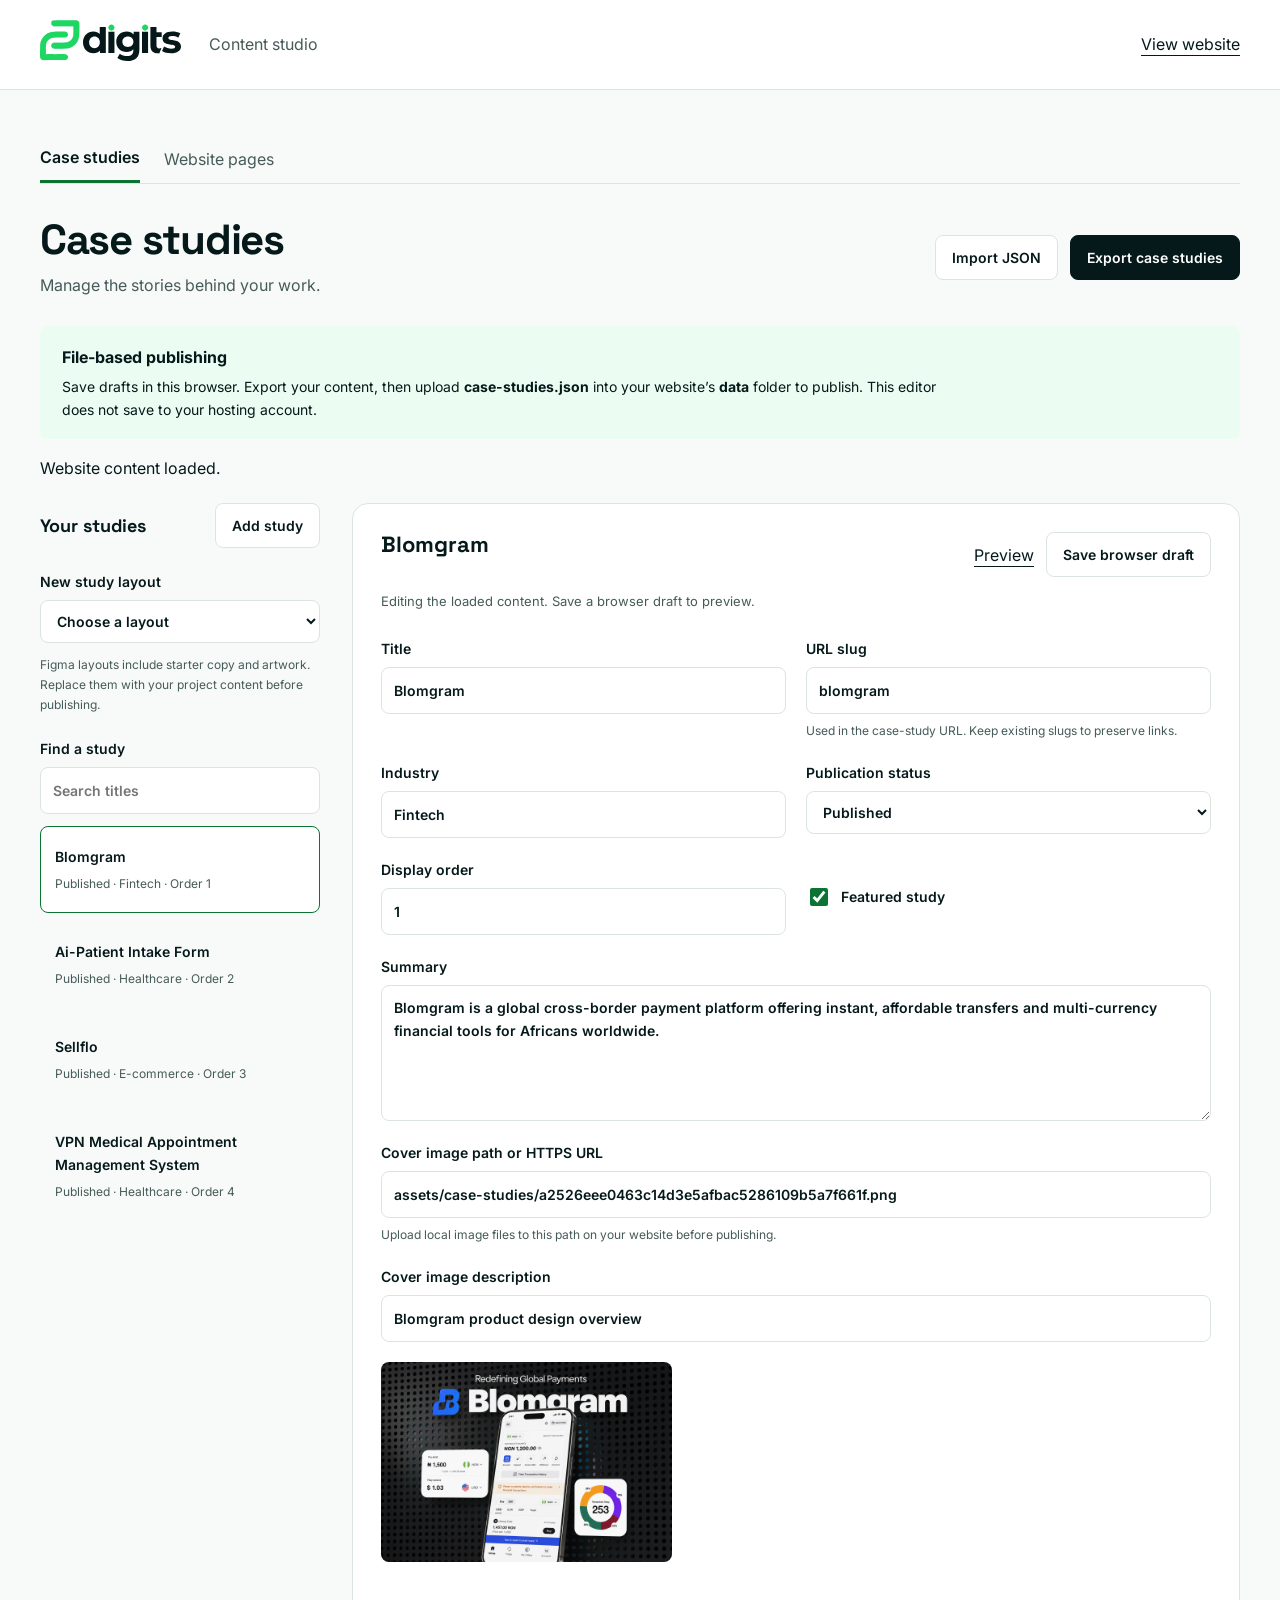
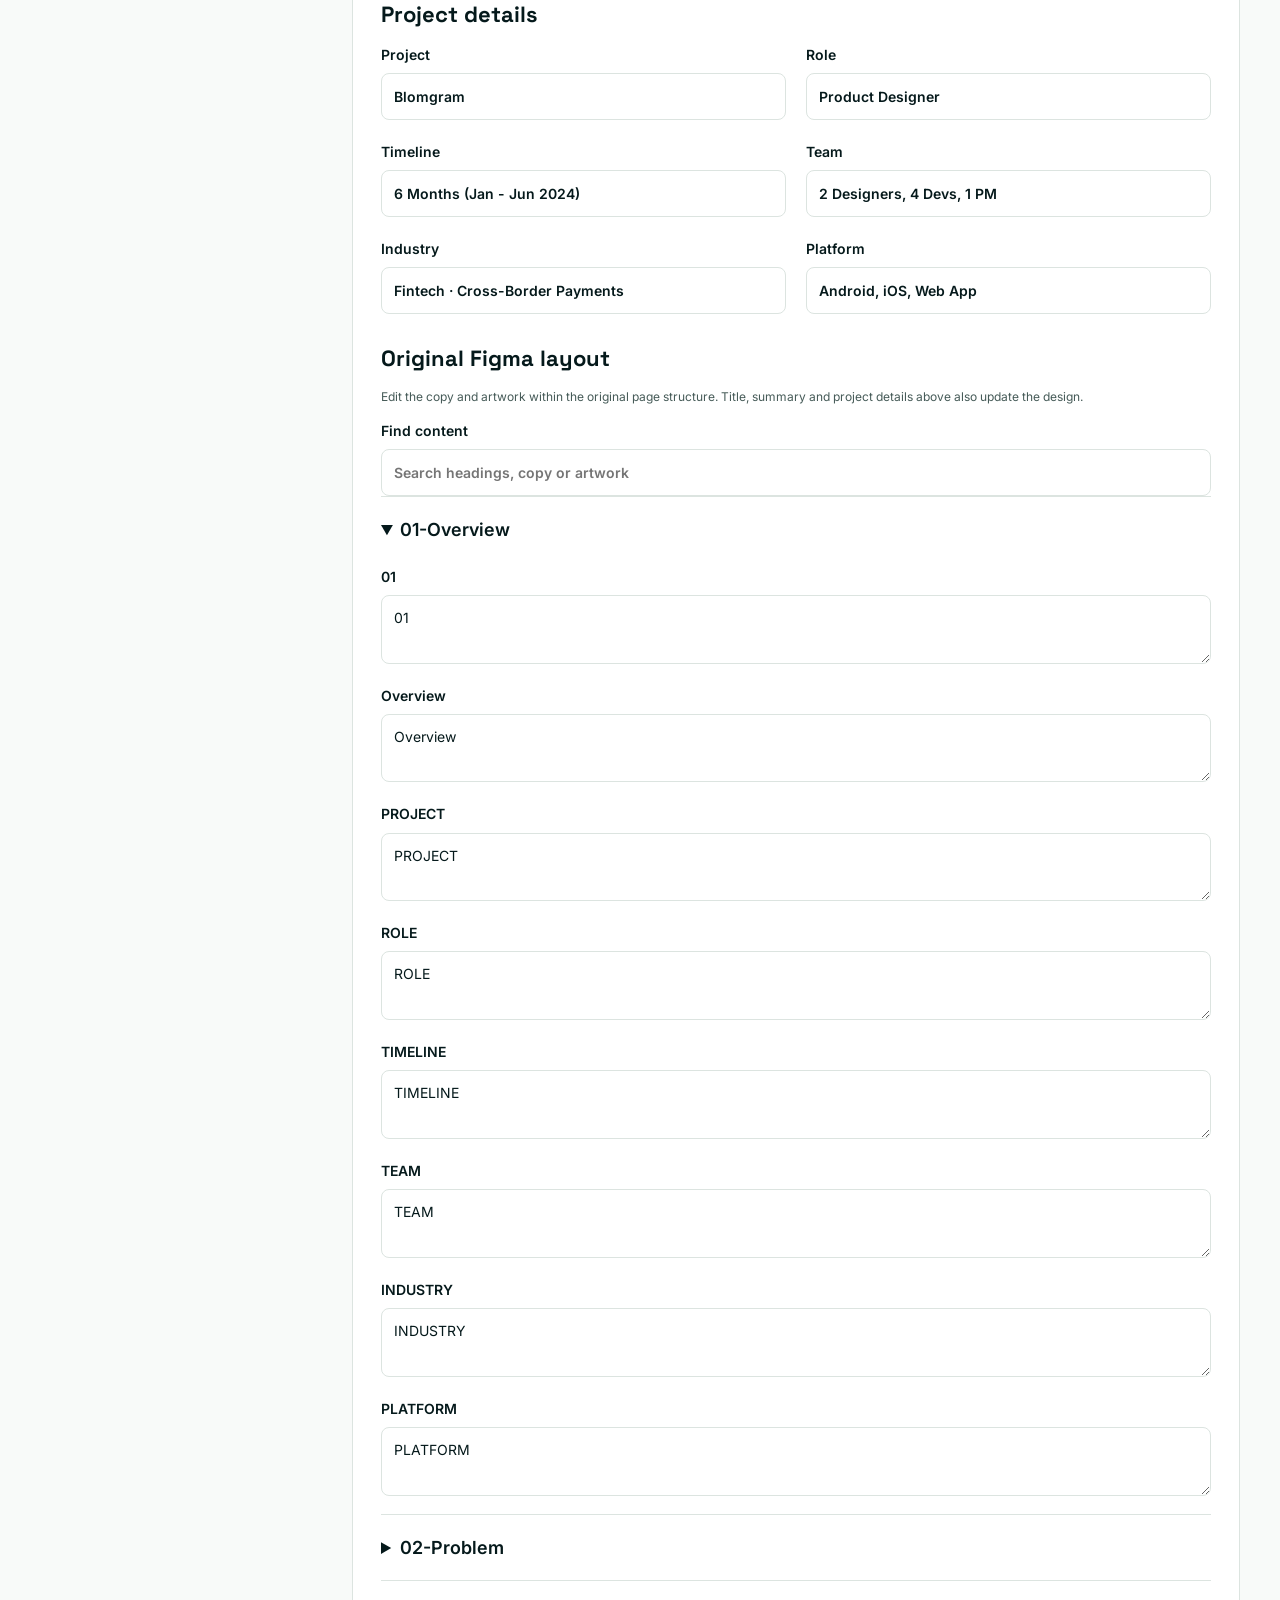
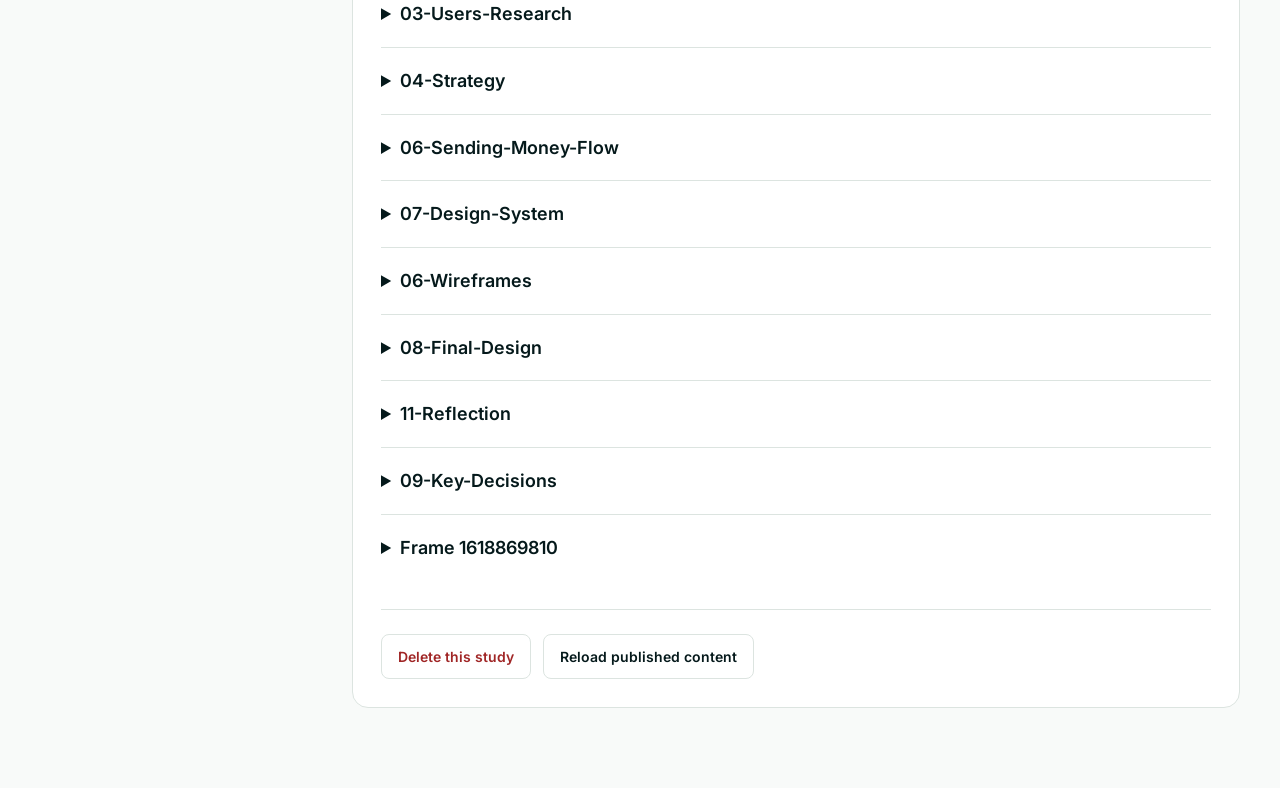
==== admin/index.html @ 3fe33c88 "Publish deployable Two Digitals website" ====
<!doctype html>
<html lang="en"><head><meta charset="utf-8"><meta name="viewport" content="width=device-width,initial-scale=1"><meta name="robots" content="noindex,nofollow"><title>Content Studio — Two Digitals</title><link rel="stylesheet" href="../case-studies.css"><link rel="stylesheet" href="admin.css"><script src="../case-studies-store.js" defer></script><script src="../case-media.js" defer></script><script src="admin.js" defer></script></head><body>
<!-- THESIS: A working content desk for case studies. OWN-WORLD: Existing Two Digitals green, white surfaces, Inter controls and Space Grotesk headings. STORY: Select a study, edit its story, save a browser draft and export the publication file. FIRST VIEWPORT: Compact toolbar, study list at left, clearly labelled editor at right. FORM: Code-led extension of the existing visual system. -->
<a class="skip" href="#editor">Skip to editor</a><header class="admin-bar"><a href="../index.html"><img src="../assets/f1a41cef-80e0-47cd-9f32-ef1ed44f1dd8.svg" width="141" height="41" alt="Two Digitals"></a><span>Content studio</span><a href="../case-studies.html">View website</a></header>
<main class="workspace"><nav class="cms-tabs" aria-label="Content types"><a href="index.html" aria-current="page">Case studies</a><a href="pages.html">Website pages</a></nav><div class="workspace-heading"><div><h1>Case studies</h1><p>Manage the stories behind your work.</p></div><div class="actions"><label class="file-button">Import JSON<input id="import" type="file" accept=".json,application/json"></label><button id="export" class="primary" disabled>Export case studies</button></div></div>
<div class="publication-note"><strong>File-based publishing</strong><p>Save drafts in this browser. Export your content, then upload <b>case-studies.json</b> into your website’s <b>data</b> folder to publish. This editor does not save to your hosting account.</p></div>
<p id="message" role="status" aria-live="polite">Loading content…</p><div class="editor-layout"><aside aria-label="Case studies"><div class="list-heading"><h2>Your studies</h2><button id="add" disabled>Add study</button></div><label>New study layout<select id="new-study-template"><option value="">Choose a layout</option><option value="blomgram">Blomgram layout</option><option value="ai-patient-intake">Patient Intake layout</option><option value="sellflo">Sellflo layout</option><option value="vpn-medical">VPN layout</option><option value="custom">Custom story</option></select></label><div class="template-help"><p class="help">Figma layouts include starter copy and artwork. Replace them with your project content before publishing.</p></div><label>Find a study<input id="search" type="search" placeholder="Search titles"></label><div id="study-list"></div></aside>
<section id="editor" aria-label="Case study editor"><form id="study-form" hidden><div class="editor-heading"><h2 id="editing-title">Edit study</h2><div class="actions"><a id="preview" target="_blank" rel="noopener">Preview</a><button type="button" id="save">Save browser draft</button></div></div><p id="dirty" class="save-state">All changes saved in this browser.</p>
<div class="fields"><label>Title<input name="title" required></label><label>URL slug<input name="slug" required pattern="[a-z0-9]+(-[a-z0-9]+)*"><small>Used in the case-study URL. Keep existing slugs to preserve links.</small></label><label>Industry<input name="category" required></label><label>Publication status<select name="status"><option value="draft">Draft</option><option value="published">Published</option></select></label><label>Display order<input name="order" type="number" min="0" step="1" required></label><label class="check"><input name="featured" type="checkbox">Featured study</label><label class="wide">Summary<textarea name="summary" rows="5" required></textarea></label><label class="wide">Cover image path or HTTPS URL<input name="coverSrc" placeholder="assets/case-studies/example.png"><small>Upload local image files to this path on your website before publishing.</small></label><label class="wide">Cover image description<input name="coverAlt"></label></div><img id="cover-preview" class="cover-preview" alt="" hidden>
<h3>Project details</h3><div id="metadata" class="fields"></div><div id="legacy-story"><div class="section-heading"><h3>Story sections</h3><button id="add-section" type="button">Add section</button></div><p class="help">Write in paragraphs. Each section can include images, one per line as <code>path | description</code>.</p><div id="sections"></div></div><section id="design-editor" hidden><h3>Original Figma layout</h3><p class="help">Edit the copy and artwork within the original page structure. Title, summary and project details above also update the design.</p><label>Find content<input id="design-search" type="search" placeholder="Search headings, copy or artwork"></label><div id="design-fields"></div></section><div class="danger-zone"><button id="delete" type="button">Delete this study</button><button id="reset" type="button">Reload published content</button></div></form></section></div></main></body></html>
---- case-studies.css ----
@font-face{font-family:Inter;src:url('fonts/Inter-Variable.ttf')}@font-face{font-family:Space;src:url('fonts/SpaceGrotesk-Variable.ttf')}
:root{--ink:#05191b;--muted:#465b58;--paper:#fff;--surface:#f8faf9;--line:#dce4e0;--accent:#1ed760;--radius:16px;--focus:#0b7433}*{box-sizing:border-box}body{margin:0;color:var(--ink);background:var(--paper);font:16px/1.65 Inter,sans-serif}a{color:inherit;text-underline-offset:5px}button,input,select,textarea{font:inherit}button,a,input,select,textarea{outline-offset:4px}:focus-visible{outline:3px solid var(--focus)}::selection{background:var(--accent);color:var(--ink)}.skip{position:absolute;left:20px;top:-100px;background:var(--paper);padding:12px}.skip:focus{top:10px}.topbar{max-width:1340px;margin:auto;min-height:110px;padding:24px 40px;display:flex;align-items:center;justify-content:space-between;gap:24px;border-bottom:1px solid var(--line)}.topbar nav{display:flex;gap:28px}.topbar a{text-decoration:none}.topbar a:hover{text-decoration:underline}.page{max-width:1320px;margin:auto;padding:72px 40px 100px}h1,h2,h3{font-family:Space,Inter,sans-serif;line-height:1.13;text-wrap:balance}h1{font-size:clamp(38px,5vw,68px);letter-spacing:-.03em;margin:0 0 24px;max-width:1050px}h2{font-size:30px}.intro{font-size:20px;max-width:78ch;white-space:pre-line;color:var(--muted);margin-bottom:42px}.filter{display:flex;gap:16px;align-items:center}.filter select{border:1px solid var(--line);padding:10px 16px;border-radius:8px;background:var(--paper);color:var(--ink)}#status{color:var(--muted)}.studies-grid{display:grid;grid-template-columns:repeat(2,minmax(0,1fr));gap:56px 32px;margin-top:32px}.study-card{text-decoration:none;min-width:0}.study-card img{width:100%;height:340px;object-fit:cover;border-radius:var(--radius);background:var(--surface)}.study-card h2{margin:10px 0}.study-card p{color:var(--muted);display:-webkit-box;-webkit-line-clamp:3;-webkit-box-orient:vertical;overflow:hidden}.category{font-size:14px;font-weight:600;display:block;margin-top:20px;color:var(--muted)}.read-link{font-weight:600;text-decoration:underline;text-decoration-color:var(--accent);text-decoration-thickness:3px}.study-card:hover .read-link{text-decoration-color:var(--ink)}article>img,.story-section img{width:100%;height:auto;border-radius:var(--radius);display:block;margin:28px 0;background:var(--surface)}.metadata{display:grid;grid-template-columns:repeat(3,1fr);gap:28px;padding:36px 0;border-block:1px solid var(--line)}dt{text-transform:uppercase;font-size:12px;font-weight:700;color:var(--muted)}dd{margin:6px 0}.story-section{padding:40px 0;border-bottom:1px solid var(--line)}.story-body{max-width:78ch;white-space:pre-line}.next-study{display:block;margin:50px 0;font-size:22px}.bottom{padding:64px 40px;background:var(--ink);color:var(--paper);text-align:center}.bottom a{font-family:Space,sans-serif;font-size:36px;color:var(--accent)}.notice{background:#ebfdf2;border:1px solid var(--focus);border-radius:8px;padding:14px 20px;margin-bottom:24px}button{cursor:pointer} @media(max-width:650px){.topbar{padding:20px;flex-wrap:wrap;gap:14px}.topbar nav{gap:18px;font-size:14px}.page{padding:40px 20px 64px}.studies-grid{grid-template-columns:1fr;gap:40px}.study-card img{height:auto;aspect-ratio:1.5}.metadata{grid-template-columns:1fr 1fr}.intro{font-size:18px}.bottom a{font-size:28px}}
.topbar nav{flex-wrap:wrap}.topbar nav a{display:inline-flex;align-items:center;min-height:44px}.filter select{min-height:44px}.topbar nav a[aria-current=page]{text-decoration:underline;text-decoration-color:var(--focus)}
---- admin/admin.css ----
:root{--danger:#a02626;--control-radius:8px}body{background:var(--surface)}.admin-bar{min-height:90px;background:var(--paper);border-bottom:1px solid var(--line);display:flex;align-items:center;gap:28px;padding:20px 40px}.admin-bar>a:last-child{margin-left:auto}.admin-bar span{color:var(--muted)}.workspace{max-width:1500px;margin:auto;padding:44px 40px 80px}.workspace h1{font-size:42px;margin:0}.workspace h2{font-size:22px;margin:0}.workspace h3{font-size:22px;margin:32px 0 16px}.workspace-heading,.editor-heading,.list-heading,.section-heading{display:flex;align-items:center;justify-content:space-between;gap:20px}.workspace-heading p{margin:8px 0 0;color:var(--muted)}.actions{display:flex;gap:12px;align-items:center;flex-wrap:wrap}button,.file-button{display:inline-flex;align-items:center;justify-content:center;padding:10px 16px;border:1px solid var(--line);border-radius:var(--control-radius);background:var(--paper);color:var(--ink);font-weight:600;font-size:14px;cursor:pointer}button:hover,.file-button:hover{border-color:var(--ink)}button.primary{background:var(--ink);color:var(--paper);border-color:var(--ink)}button:disabled{opacity:.45;cursor:wait}.file-button{position:relative}.file-button input{position:absolute;width:100%;height:100%;opacity:0;inset:0;cursor:pointer}.file-button:focus-within{outline:3px solid var(--focus);outline-offset:3px}.publication-note{background:#ebfdf2;padding:18px 22px;border-radius:var(--control-radius);margin-top:28px}.publication-note p{margin:4px 0 0;max-width:100ch;font-size:14px}.editor-layout{display:grid;grid-template-columns:280px minmax(0,1fr);gap:32px;margin-top:22px}aside{align-self:start}aside label{margin:22px 0 12px}.list-heading{gap:10px}.list-heading h2{font-size:18px}label{display:flex;flex-direction:column;gap:7px;font-size:14px;font-weight:600}input,select,textarea{width:100%;min-width:0;border:1px solid var(--line);border-radius:var(--control-radius);padding:11px 12px;color:var(--ink);background:var(--paper);caret-color:var(--focus)}textarea{resize:vertical;line-height:1.6}small,.help{font-size:12px;font-weight:400;color:var(--muted)}.study-row{display:block;text-align:left;width:100%;padding:18px 14px;margin:8px 0;border-color:transparent;background:transparent}.study-row[aria-pressed=true]{background:var(--paper);border-color:var(--focus)}.study-row span{display:block;font-size:12px;color:var(--muted);margin-top:6px;font-weight:400}#editor{background:var(--paper);border:1px solid var(--line);border-radius:var(--radius);padding:28px;min-width:0}.fields{display:grid;grid-template-columns:1fr 1fr;gap:20px}.wide{grid-column:1/-1}.check{flex-direction:row;align-items:center;gap:10px}.check input{width:18px;height:18px;accent-color:var(--focus)}.save-state{font-size:13px;color:var(--muted);margin:14px 0 24px}.cover-preview{max-width:300px;max-height:200px;object-fit:contain;margin-top:20px;border-radius:var(--control-radius)}.section-heading h3{margin:32px 0 16px}.section-block{border-top:1px solid var(--line);padding:22px 0;display:grid;gap:14px}.section-tools{display:flex;justify-content:space-between;gap:12px;align-items:center}.section-tools button{font-size:12px;padding:6px 10px}.section-tools .actions{gap:6px}.danger-zone{border-top:1px solid var(--line);margin-top:28px;padding-top:24px;display:flex;gap:12px;flex-wrap:wrap}#delete{color:var(--danger)}#message.error{color:var(--danger)}#message{min-height:26px;overflow-wrap:anywhere}.section-block .help{margin:0}.editor-heading{align-items:start}.editor-heading h2{max-width:50%;overflow-wrap:anywhere}[hidden]{display:none!important}@media(max-width:950px){.workspace{padding:28px 20px}.editor-layout{grid-template-columns:220px minmax(0,1fr);gap:18px}.workspace-heading,.editor-heading{align-items:start;flex-direction:column}.editor-heading h2{max-width:100%}.fields{grid-template-columns:1fr}.wide{grid-column:auto}.admin-bar{padding:20px}.admin-bar span{display:none}}@media(max-width:650px){.editor-layout{grid-template-columns:1fr}#study-list{max-height:260px;overflow:auto}#editor{padding:20px}.section-tools{align-items:start;flex-direction:column}.workspace h1{font-size:36px}.actions{gap:8px}}

.cms-tabs{display:flex;gap:24px;margin-bottom:32px;border-bottom:1px solid var(--line)}.cms-tabs a{padding:10px 0;text-decoration:none;color:var(--muted)}.cms-tabs a[aria-current=page]{color:var(--ink);font-weight:600;border-bottom:3px solid var(--focus)}.page-field-search{margin:28px 0 14px}.page-field-group{border-top:1px solid var(--line);padding:18px 0}.page-field-group summary{cursor:pointer;font-weight:600;font-size:18px}.page-field-group label{margin-top:20px;overflow-wrap:anywhere}.page-field-group textarea{font-weight:400}.page-field-group[hidden]{display:none}#page-message.error{color:var(--danger)}
/* Touch controls and shared navigation remain comfortable in the content desk. */
button,.file-button{min-height:44px}.section-tools button{min-height:44px}.cms-tabs a{min-height:44px;display:inline-flex;align-items:center}
/* Create a study from a deliberate layout choice. */
.template-help{margin:8px 0 18px}.template-help p{margin:0}
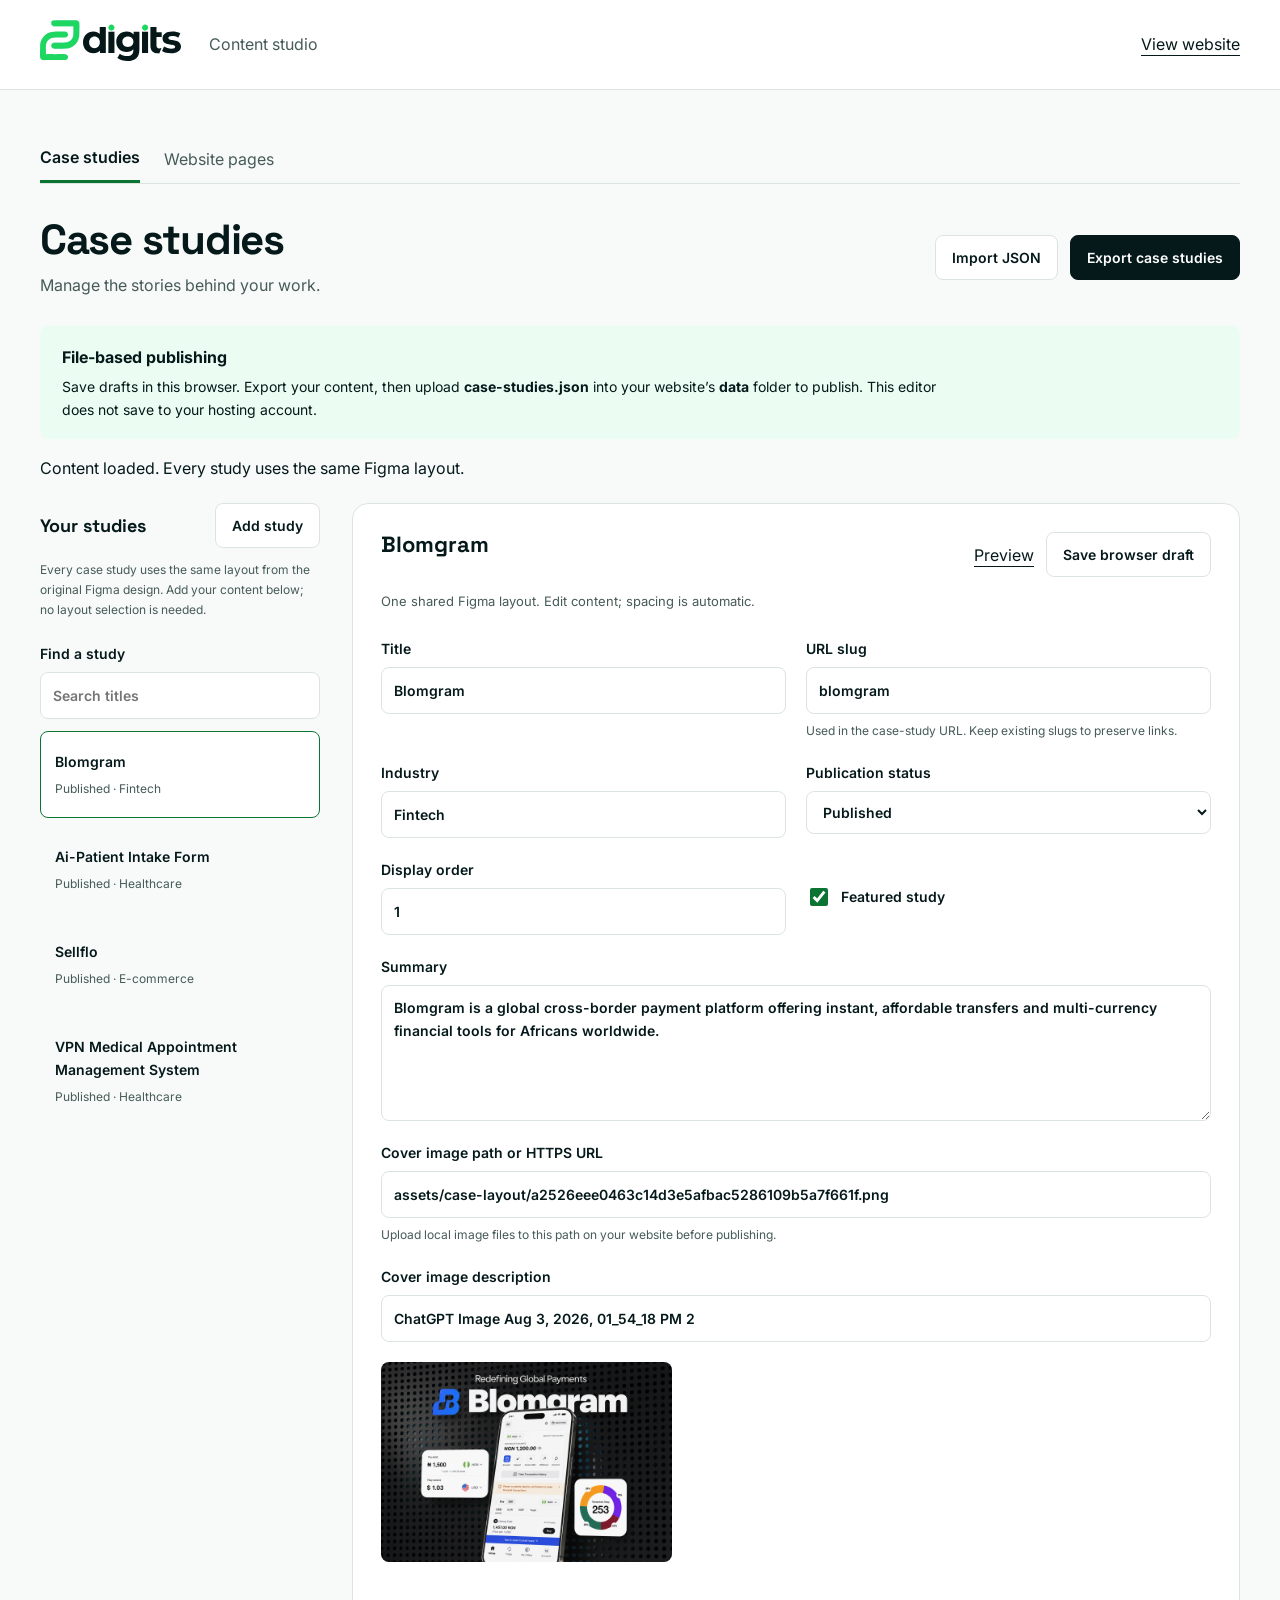
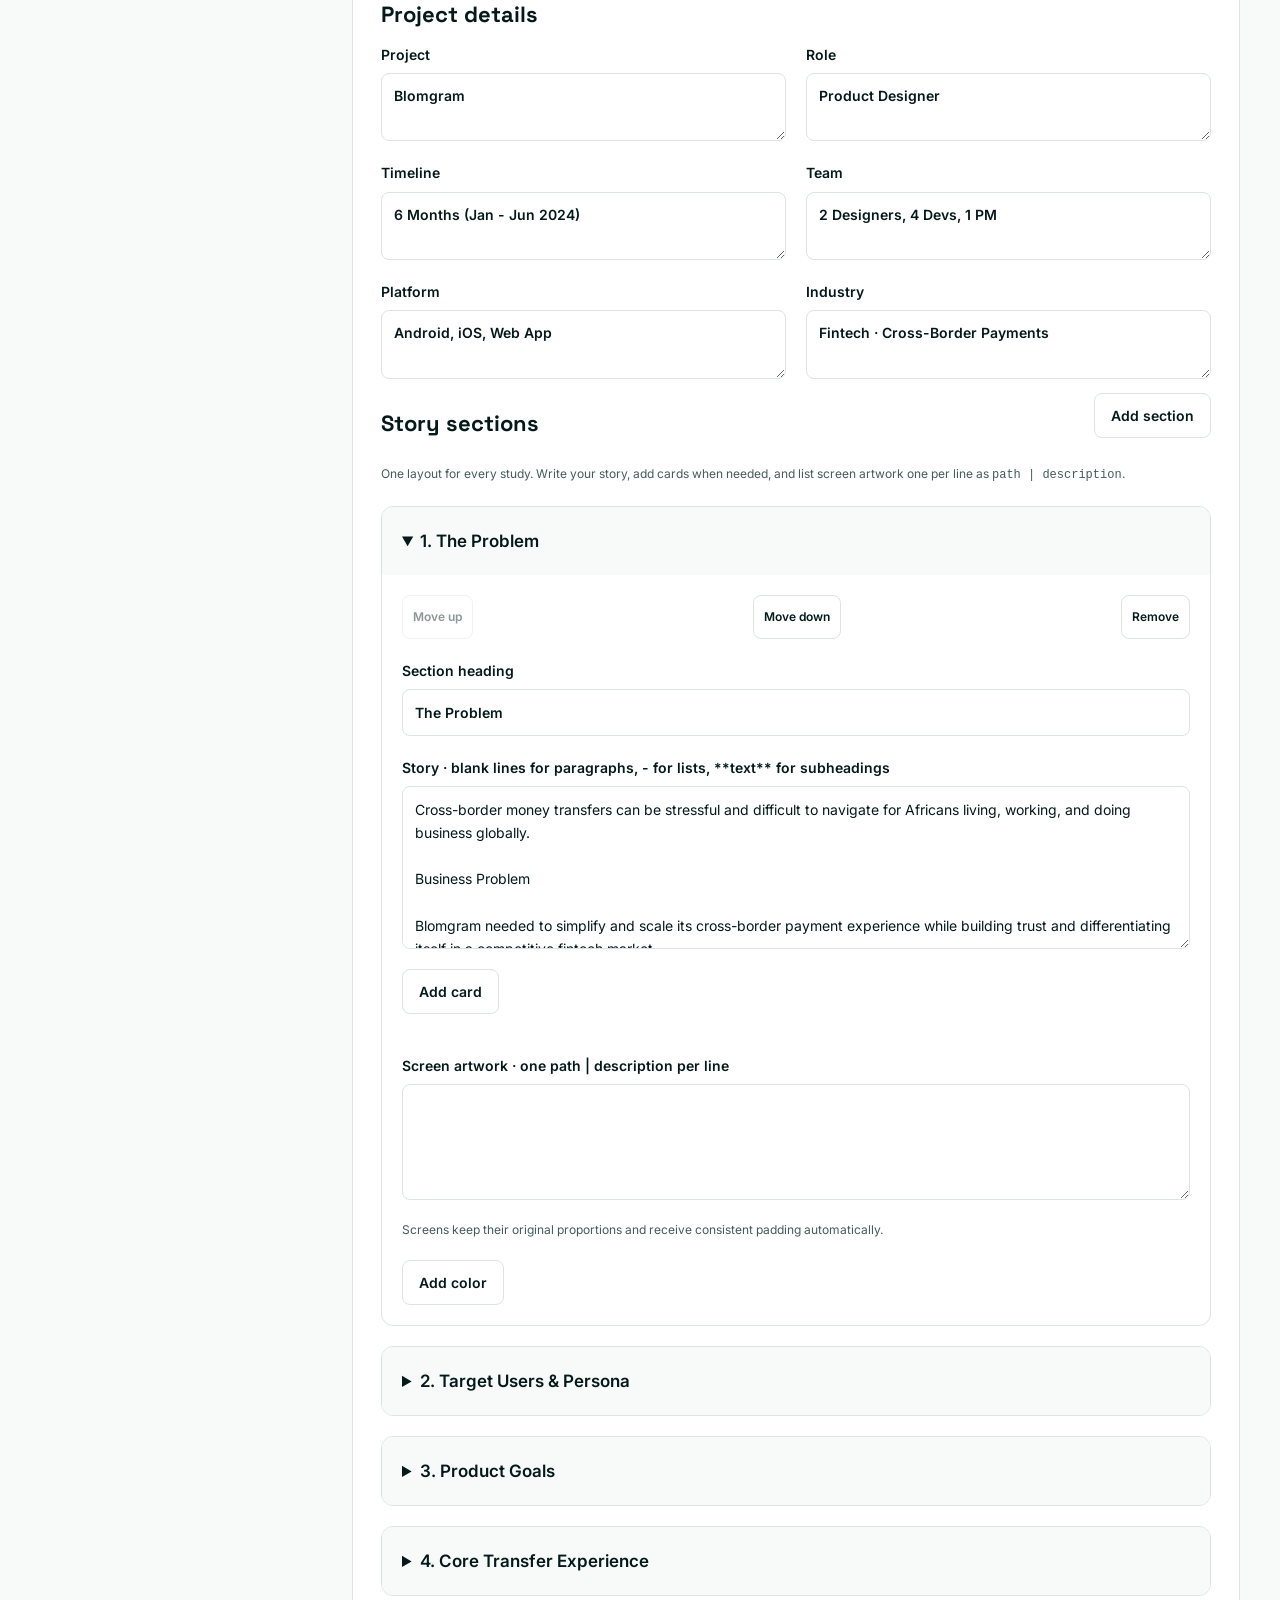
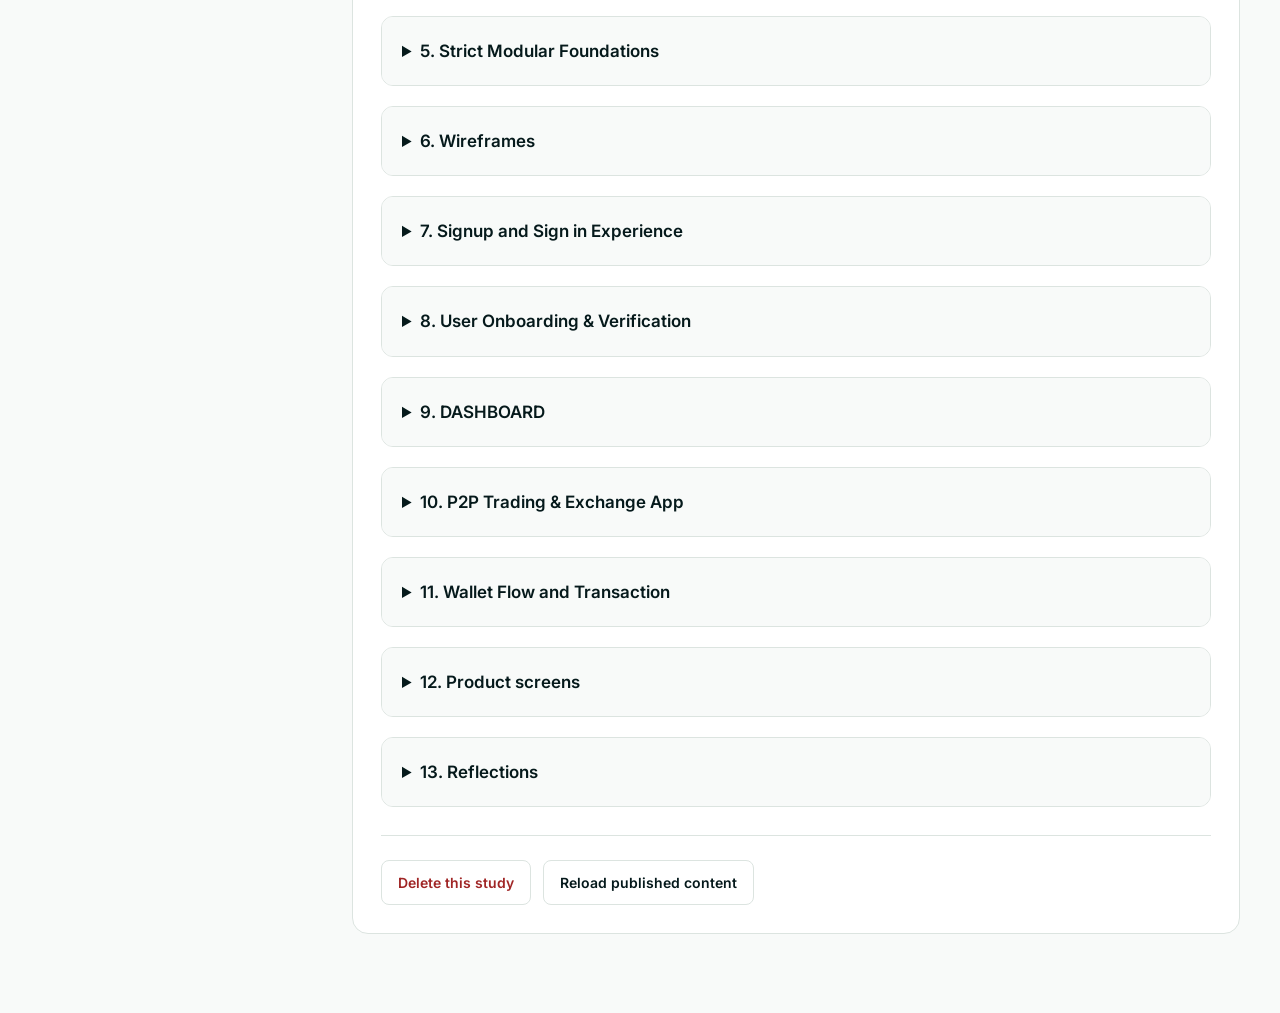
==== commit e18e9da8: "Use one original-Figma case-study template and simplify CMS authoring" ====
--- a/admin/index.html
+++ b/admin/index.html
@@ -1,10 +1,10 @@
 <!doctype html>
-<html lang="en"><head><meta charset="utf-8"><meta name="viewport" content="width=device-width,initial-scale=1"><meta name="robots" content="noindex,nofollow"><title>Content Studio — Two Digitals</title><link rel="stylesheet" href="../case-studies.css"><link rel="stylesheet" href="admin.css"><script src="../case-studies-store.js" defer></script><script src="../case-media.js" defer></script><script src="admin.js" defer></script></head><body>
+<html lang="en"><head><meta charset="utf-8"><meta name="viewport" content="width=device-width,initial-scale=1"><meta name="robots" content="noindex,nofollow"><title>Content Studio — Two Digitals</title><link rel="stylesheet" href="../case-studies.css"><link rel="stylesheet" href="admin.css"><script src="../case-studies-store.js" defer></script><script src="../case-media.js" defer></script><script src="../case-template.js" defer></script><script src="admin.js" defer></script></head><body>
 <!-- THESIS: A working content desk for case studies. OWN-WORLD: Existing Two Digitals green, white surfaces, Inter controls and Space Grotesk headings. STORY: Select a study, edit its story, save a browser draft and export the publication file. FIRST VIEWPORT: Compact toolbar, study list at left, clearly labelled editor at right. FORM: Code-led extension of the existing visual system. -->
 <a class="skip" href="#editor">Skip to editor</a><header class="admin-bar"><a href="../index.html"><img src="../assets/f1a41cef-80e0-47cd-9f32-ef1ed44f1dd8.svg" width="141" height="41" alt="Two Digitals"></a><span>Content studio</span><a href="../case-studies.html">View website</a></header>
 <main class="workspace"><nav class="cms-tabs" aria-label="Content types"><a href="index.html" aria-current="page">Case studies</a><a href="pages.html">Website pages</a></nav><div class="workspace-heading"><div><h1>Case studies</h1><p>Manage the stories behind your work.</p></div><div class="actions"><label class="file-button">Import JSON<input id="import" type="file" accept=".json,application/json"></label><button id="export" class="primary" disabled>Export case studies</button></div></div>
 <div class="publication-note"><strong>File-based publishing</strong><p>Save drafts in this browser. Export your content, then upload <b>case-studies.json</b> into your website’s <b>data</b> folder to publish. This editor does not save to your hosting account.</p></div>
-<p id="message" role="status" aria-live="polite">Loading content…</p><div class="editor-layout"><aside aria-label="Case studies"><div class="list-heading"><h2>Your studies</h2><button id="add" disabled>Add study</button></div><label>New study layout<select id="new-study-template"><option value="">Choose a layout</option><option value="blomgram">Blomgram layout</option><option value="ai-patient-intake">Patient Intake layout</option><option value="sellflo">Sellflo layout</option><option value="vpn-medical">VPN layout</option><option value="custom">Custom story</option></select></label><div class="template-help"><p class="help">Figma layouts include starter copy and artwork. Replace them with your project content before publishing.</p></div><label>Find a study<input id="search" type="search" placeholder="Search titles"></label><div id="study-list"></div></aside>
+<p id="message" role="status" aria-live="polite">Loading content…</p><div class="editor-layout"><aside aria-label="Case studies"><div class="list-heading"><h2>Your studies</h2><button id="add" disabled>Add study</button></div><p class="help">Every case study uses the same layout from the original Figma design. Add your content below; no layout selection is needed.</p><label>Find a study<input id="search" type="search" placeholder="Search titles"></label><div id="study-list"></div></aside>
 <section id="editor" aria-label="Case study editor"><form id="study-form" hidden><div class="editor-heading"><h2 id="editing-title">Edit study</h2><div class="actions"><a id="preview" target="_blank" rel="noopener">Preview</a><button type="button" id="save">Save browser draft</button></div></div><p id="dirty" class="save-state">All changes saved in this browser.</p>
 <div class="fields"><label>Title<input name="title" required></label><label>URL slug<input name="slug" required pattern="[a-z0-9]+(-[a-z0-9]+)*"><small>Used in the case-study URL. Keep existing slugs to preserve links.</small></label><label>Industry<input name="category" required></label><label>Publication status<select name="status"><option value="draft">Draft</option><option value="published">Published</option></select></label><label>Display order<input name="order" type="number" min="0" step="1" required></label><label class="check"><input name="featured" type="checkbox">Featured study</label><label class="wide">Summary<textarea name="summary" rows="5" required></textarea></label><label class="wide">Cover image path or HTTPS URL<input name="coverSrc" placeholder="assets/case-studies/example.png"><small>Upload local image files to this path on your website before publishing.</small></label><label class="wide">Cover image description<input name="coverAlt"></label></div><img id="cover-preview" class="cover-preview" alt="" hidden>
-<h3>Project details</h3><div id="metadata" class="fields"></div><div id="legacy-story"><div class="section-heading"><h3>Story sections</h3><button id="add-section" type="button">Add section</button></div><p class="help">Write in paragraphs. Each section can include images, one per line as <code>path | description</code>.</p><div id="sections"></div></div><section id="design-editor" hidden><h3>Original Figma layout</h3><p class="help">Edit the copy and artwork within the original page structure. Title, summary and project details above also update the design.</p><label>Find content<input id="design-search" type="search" placeholder="Search headings, copy or artwork"></label><div id="design-fields"></div></section><div class="danger-zone"><button id="delete" type="button">Delete this study</button><button id="reset" type="button">Reload published content</button></div></form></section></div></main></body></html>
+<h3>Project details</h3><div id="metadata" class="fields"></div><div id="legacy-story"><div class="section-heading"><h3>Story sections</h3><button id="add-section" type="button">Add section</button></div><p class="help">One layout for every study. Write your story, add cards when needed, and list screen artwork one per line as <code>path | description</code>.</p><div id="sections"></div></div><div class="danger-zone"><button id="delete" type="button">Delete this study</button><button id="reset" type="button">Reload published content</button></div></form></section></div></main></body></html>
--- a/admin/admin.css
+++ b/admin/admin.css
@@ -5,3 +5,10 @@
 button,.file-button{min-height:44px}.section-tools button{min-height:44px}.cms-tabs a{min-height:44px;display:inline-flex;align-items:center}
 /* Create a study from a deliberate layout choice. */
 .template-help{margin:8px 0 18px}.template-help p{margin:0}
+
+.persona-editor{display:grid;gap:16px;padding:20px;border:1px solid var(--line,#dce4e0);border-radius:12px;margin-block:16px;font-weight:600}.persona-editor>label{display:grid;gap:6px;font-weight:500}.persona-editor textarea[hidden]{display:none}
+
+.template-title{font-size:22px;font-weight:600;margin:24px 0 8px}.template-help{color:#40575a;max-width:72ch;margin:0 0 28px}.page-field-group{margin-block:16px}.page-field-group>summary{padding:18px;font-size:17px;font-weight:600}.page-field-group>label{margin:20px 0}.page-field-group textarea{line-height:1.65;min-height:92px;resize:vertical}.persona-editor textarea{font-weight:400}.persona-editor{background:#f8faf9}
+
+.shared-chapter{border:1px solid #dce4e0;border-radius:12px;margin:20px 0;background:#fff;overflow:hidden}.shared-chapter>summary{padding:20px;font-size:17px;font-weight:600;cursor:pointer;background:#f8faf9}.shared-chapter>label,.shared-chapter>.section-tools,.shared-chapter>.shared-editor-cards,.shared-chapter>.shared-editor-palette,.shared-chapter>.shared-editor-card,.shared-chapter>.help{margin:20px}.shared-chapter>button{margin:0 20px 20px}.shared-editor-card{padding:20px;border:1px solid #dce4e0;border-radius:10px;margin-bottom:20px}.shared-editor-card>label{display:grid;gap:8px;margin:16px 0}.shared-editor-color{display:grid;grid-template-columns:1fr 1fr 1fr auto;align-items:end;gap:12px;padding:16px 0;border-bottom:1px solid #dce4e0}.shared-chapter textarea{font-weight:400;line-height:1.65;resize:vertical}.shared-chapter h4{margin:0 0 16px}
+@media(max-width:699px){.shared-editor-color{grid-template-columns:1fr 1fr}.shared-chapter>summary{padding:16px}.shared-chapter>label,.shared-chapter>.section-tools,.shared-chapter>.shared-editor-cards,.shared-chapter>.shared-editor-palette{margin:16px}}
